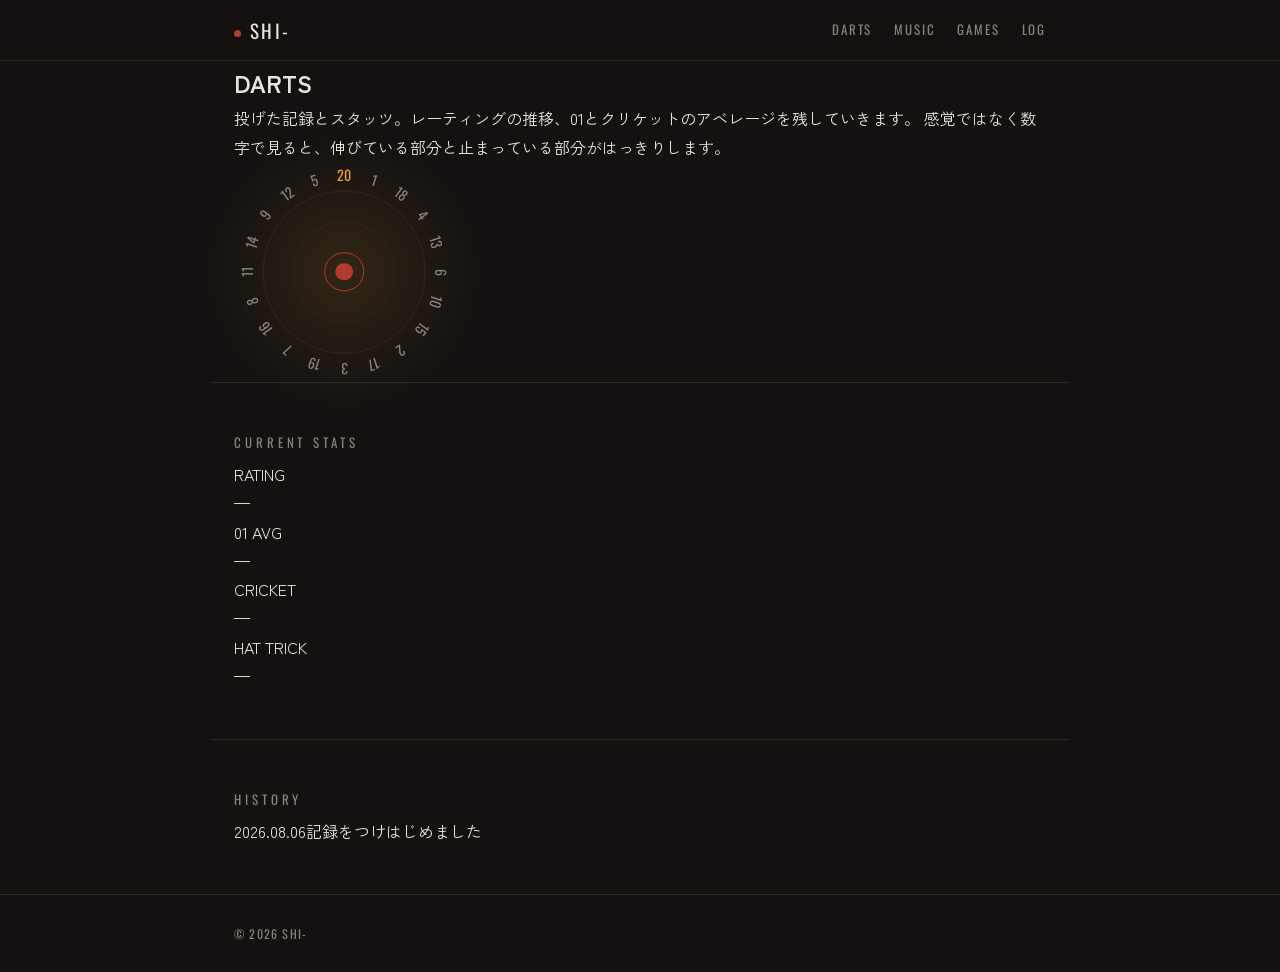
==== darts.html @ efaa984b "初回コミット" ====
<!DOCTYPE html>
<html lang="ja">
<head>
<meta charset="UTF-8">
<meta name="viewport" content="width=device-width, initial-scale=1.0">
<title>DARTS | しー</title>

<link rel="preconnect" href="https://fonts.googleapis.com">
<link rel="preconnect" href="https://fonts.gstatic.com" crossorigin>
<link href="https://fonts.googleapis.com/css2?family=Oswald:wght@400;500;600&family=Zen+Kaku+Gothic+New:wght@400;500;700&display=swap" rel="stylesheet">

<link rel="stylesheet" href="style.css">
</head>

<body>

<!-- ↓ここから下、index.html とほぼ同じコピーです。
     ページが増えるとこの重複が辛くなります。それがAstroを使う理由になります。 -->
<header class="header">
  <div class="wrap header__inner">
    <a href="index.html" class="logo">SHI-</a>
    <nav class="nav">
      <a href="darts.html" aria-current="page">DARTS</a>
      <a href="music.html">MUSIC</a>
      <a href="games.html">GAMES</a>
      <a href="log.html">LOG</a>
    </nav>
  </div>
</header>

<main>

  <!-- ページ見出し：左に文字、右にダーツボード -->
  <section class="wrap pagehead">

    <div class="pagehead__text">
      <h1>DARTS</h1>
      <p>
        投げた記録とスタッツ。レーティングの推移、01とクリケットのアベレージを残していきます。
        感覚ではなく数字で見ると、伸びている部分と止まっている部分がはっきりします。
      </p>
    </div>

    <div class="board" aria-hidden="true">
      <div class="board__ring board__ring--1"></div>
      <div class="board__ring board__ring--2"></div>
      <div class="board__ring board__ring--3"></div>
      <div class="board__bull"></div>
      <!-- 実際のダーツボードと同じ数字の並び順です -->
      <ul class="board__numbers">
        <li style="--i:0" data-target><span>20</span></li>
        <li style="--i:1"><span>1</span></li>
        <li style="--i:2"><span>18</span></li>
        <li style="--i:3"><span>4</span></li>
        <li style="--i:4"><span>13</span></li>
        <li style="--i:5"><span>6</span></li>
        <li style="--i:6"><span>10</span></li>
        <li style="--i:7"><span>15</span></li>
        <li style="--i:8"><span>2</span></li>
        <li style="--i:9"><span>17</span></li>
        <li style="--i:10"><span>3</span></li>
        <li style="--i:11"><span>19</span></li>
        <li style="--i:12"><span>7</span></li>
        <li style="--i:13"><span>16</span></li>
        <li style="--i:14"><span>8</span></li>
        <li style="--i:15"><span>11</span></li>
        <li style="--i:16"><span>14</span></li>
        <li style="--i:17"><span>9</span></li>
        <li style="--i:18"><span>12</span></li>
        <li style="--i:19"><span>5</span></li>
      </ul>
    </div>

  </section>

  <!-- スタッツ。数字は自分のものに書き換えてください -->
  <section class="wrap section">
    <p class="section__label">CURRENT STATS</p>
    <dl class="stats">
      <div class="stat">
        <dt>RATING</dt>
        <dd>—</dd>
      </div>
      <div class="stat">
        <dt>01 AVG</dt>
        <dd>—</dd>
      </div>
      <div class="stat">
        <dt>CRICKET</dt>
        <dd>—</dd>
      </div>
      <div class="stat">
        <dt>HAT TRICK</dt>
        <dd>—</dd>
      </div>
    </dl>
  </section>

  <!-- ここに今後グラフや対戦記録を足していきます -->
  <section class="wrap section">
    <p class="section__label">HISTORY</p>
    <ul class="updates">
      <li><time datetime="2026-08-06">2026.08.06</time><span>記録をつけはじめました</span></li>
    </ul>
  </section>

</main>

<footer class="footer">
  <div class="wrap">© 2026 SHI-</div>
</footer>

</body>
</html>
---- style.css ----
/* ============================================================
   しーの個人サイト / スタイルシート
   ============================================================ */

/* --- 1. デザイントークン ------------------------------------ */
:root {
  --ink:    #141110;  /* 背景。茶色寄りの黒＝バーの内装 */
  --panel:  #1C1817;  /* 少し浮かせたい面 */
  --line:   #2E2724;  /* 罫線 */
  --chalk:  #ECE4D8;  /* 文字色 */
  --muted:  #8C817A;  /* 補助テキスト */
  --amber:  #E9A13B;  /* アクセント＝電球の色 */
  --red:    #B23A2F;  /* ダーツボードの赤 */

  --font-display: 'Oswald', 'Arial Narrow', sans-serif;
  --font-jp: 'Zen Kaku Gothic New', 'Hiragino Sans', 'Yu Gothic', sans-serif;
  --max: 860px;
}

/* --- 2. 土台 ------------------------------------------------ */
* { margin: 0; padding: 0; box-sizing: border-box; }

body {
  background: var(--ink);
  color: var(--chalk);
  font-family: var(--font-jp);
  line-height: 1.8;
  -webkit-font-smoothing: antialiased;
}
a { color: inherit; text-decoration: none; }
ul, ol { list-style: none; }
img { display: block; max-width: 100%; }

.wrap { max-width: var(--max); margin-inline: auto; padding-inline: 24px; }

/* スクロールでアンカーに飛んだとき、ヘッダーに隠れないように */
section[id] { scroll-margin-top: 80px; }

/* --- 3. ヘッダー -------------------------------------------- */
.header {
  position: sticky; top: 0; z-index: 10;
  background: rgba(20,17,16,.85);
  backdrop-filter: blur(12px);
  border-bottom: 1px solid var(--line);
}
.header__inner {
  display: flex; align-items: center; justify-content: space-between;
  height: 60px; gap: 16px;
}
.logo { font-family: var(--font-display); font-size: 19px; letter-spacing: .12em; }
.logo::before {
  content: ""; display: inline-block;
  width: 7px; height: 7px; border-radius: 50%;
  background: var(--red); margin-right: 9px; vertical-align: 2px;
}
.nav { display: flex; gap: 22px; overflow-x: auto; }
.nav a {
  font-family: var(--font-display); font-size: 13px;
  letter-spacing: .14em; color: var(--muted);
  white-space: nowrap; transition: color .2s;
}
.nav a:hover, .nav a:focus-visible { color: var(--amber); }

/* --- 4. ヒーロー -------------------------------------------- */
.hero { text-align: center; padding-block: 56px 64px; }

.hero__visual {
  position: relative; display: grid; place-items: center;
  padding-top: 48px; margin-bottom: 28px;
}
/* 天井から降りる光。clip-pathで台形に切り抜いている */
.beam {
  position: absolute; top: 0; left: 50%; transform: translateX(-50%);
  width: 340px; height: 100%;
  background: linear-gradient(180deg, rgba(233,161,59,.20), rgba(233,161,59,0) 80%);
  clip-path: polygon(43% 0%, 57% 0%, 100% 100%, 0% 100%);
  pointer-events: none;
}
.avatar {
  position: relative;
  width: 156px; aspect-ratio: 1/1; border-radius: 50%;
  object-fit: cover; background: var(--panel);
  border: 1px solid var(--line);
  box-shadow: 0 20px 50px rgba(0,0,0,.6);
}

.hero h1 {
  font-size: clamp(30px, 6vw, 40px);
  font-weight: 700; letter-spacing: .04em; margin-bottom: 10px;
}
.hero .tagline { color: var(--amber); font-size: 15px; margin-bottom: 18px; }
.hero .affil {
  font-size: 13px; color: var(--muted);
  max-width: 30em; margin-inline: auto; margin-bottom: 24px;
}

/* SNSの行 */
.social { display: flex; flex-wrap: wrap; justify-content: center; gap: 10px; }
.social a {
  font-family: var(--font-display); font-size: 12px; letter-spacing: .1em;
  padding: 6px 14px; border: 1px solid var(--line); border-radius: 999px;
  color: var(--muted); transition: border-color .2s, color .2s;
}
.social a:hover, .social a:focus-visible { border-color: var(--amber); color: var(--amber); }

/* --- 5. セクション見出し ------------------------------------ */
.section { padding-block: 48px; border-top: 1px solid var(--line); }
.section__label {
  font-family: var(--font-display); font-size: 13px;
  letter-spacing: .3em; color: var(--muted); margin-bottom: 6px;
}
.section__note { font-size: 13px; color: var(--muted); margin-bottom: 26px; }

/* --- 6. STATUS（ダーツ盤＋数値） ---------------------------- */
.status {
  display: flex; align-items: center; gap: 40px;
}
.status__figures { flex: 1; }

.figures {
  display: grid;
  grid-template-columns: 1fr;          /* 狭いときは縦1列 */
  gap: 12px;
}
@media (min-width: 520px) {
  .figures { grid-template-columns: repeat(3, minmax(0, 1fr)); }  /* 入るなら3列 */
}
.figure {
  background: var(--panel); border: 1px solid var(--line);
  border-radius: 4px; padding: 16px 18px;
}
.figure dt {
  font-family: var(--font-display); font-size: 11px;
  letter-spacing: .2em; color: var(--muted); margin-bottom: 4px;
}
.figure dd {
  font-family: var(--font-display); font-size: 30px;
  line-height: 1.1; color: var(--amber);
}
.figure dd small { font-size: 13px; color: var(--muted); margin-left: 4px; }

.updated {
  font-family: var(--font-display); font-size: 11px;
  letter-spacing: .16em; color: var(--muted); margin-top: 14px;
}

/* ダーツボード */
.board { position: relative; width: 220px; aspect-ratio: 1/1; flex-shrink: 0; }
.board::before {
  content: ""; position: absolute; inset: -18%;
  background: radial-gradient(circle, rgba(233,161,59,.14), transparent 65%);
}
.board__ring {
  position: absolute; border-radius: 50%; border: 1px solid var(--line);
  top: 50%; left: 50%; transform: translate(-50%,-50%);
}
.board__ring--1 { width: 74%; height: 74%; }
.board__ring--2 { width: 46%; height: 46%; }
.board__ring--3 { width: 18%; height: 18%; border-color: var(--red); }
.board__bull {
  position: absolute; top: 50%; left: 50%; transform: translate(-50%,-50%);
  width: 8%; aspect-ratio: 1/1; border-radius: 50%; background: var(--red);
}
.board__numbers { position: absolute; inset: 0; animation: spin 160s linear infinite; }

/* ★仕組み★ liを18度ずつ回す（360÷20=18）。中のspanは上端中央にあるので円周上を動く */
.board__numbers li { position: absolute; inset: 0; transform: rotate(calc(var(--i) * 18deg)); }
.board__numbers span {
  position: absolute; top: 0; left: 50%; transform: translateX(-50%);
  font-family: var(--font-display); font-size: 14px; color: var(--muted);
}
.board__numbers li[data-target] span { color: var(--amber); }
@keyframes spin { to { transform: rotate(360deg); } }

/* --- 7. カウントダウンなどの小物 ---------------------------- */
.chips { display: grid; grid-template-columns: 1fr 1fr; gap: 12px; margin-top: 12px; }
.chip {
  background: var(--panel); border: 1px solid var(--line);
  border-radius: 4px; padding: 14px 18px;
  display: flex; align-items: baseline; justify-content: space-between; gap: 10px;
}
.chip span:first-child { font-size: 13px; color: var(--muted); }
.chip span:last-child {
  font-family: var(--font-display); font-size: 22px; color: var(--chalk);
}

/* --- 8. WORKS ----------------------------------------------- */
.works { display: grid; grid-template-columns: 1fr; gap: 16px; }
@media (min-width: 640px) { .works { grid-template-columns: 1fr 1fr; } }

.work {
  background: var(--panel); border: 1px solid var(--line);
  border-radius: 4px; overflow: hidden;
  transition: border-color .25s, transform .25s;
}
.work:hover, .work:focus-visible { border-color: var(--amber); transform: translateY(-3px); }
.work img { width: 100%; aspect-ratio: 16/9; object-fit: cover; background: #000; }
.work__body { padding: 16px 18px; }
.work__tag {
  font-family: var(--font-display); font-size: 11px;
  letter-spacing: .18em; color: var(--amber); margin-bottom: 4px;
}
.work h3 { font-size: 15px; font-weight: 700; margin-bottom: 6px; }
.work p { font-size: 13px; color: var(--muted); line-height: 1.7; }

/* --- 9. LOG ------------------------------------------------- */
.posts li {
  display: flex; gap: 18px; align-items: baseline;
  padding-block: 12px; border-bottom: 1px solid var(--line); font-size: 14px;
}
.posts time {
  font-family: var(--font-display); color: var(--muted);
  letter-spacing: .06em; flex-shrink: 0;
}
.posts .src {
  font-family: var(--font-display); font-size: 10px; letter-spacing: .14em;
  color: var(--amber); border: 1px solid var(--line);
  padding: 1px 7px; border-radius: 3px; flex-shrink: 0;
}

/* --- 10. LINKS（相互リンク） -------------------------------- */
.links { display: grid; grid-template-columns: 1fr; gap: 10px; }
@media (min-width: 640px) { .links { grid-template-columns: 1fr 1fr; } }

.link {
  display: flex; gap: 12px; align-items: center;
  background: var(--panel); border: 1px solid var(--line);
  border-radius: 4px; padding: 12px 14px;
  transition: border-color .2s;
}
.link:hover, .link:focus-visible { border-color: var(--amber); }
.link img { width: 34px; height: 34px; border-radius: 50%; flex-shrink: 0; background: var(--ink); }
.link b { font-size: 14px; font-weight: 500; display: block; }
.link small { font-size: 12px; color: var(--muted); }

.empty {
  border: 1px dashed var(--line); border-radius: 4px;
  padding: 26px; text-align: center; font-size: 13px; color: var(--muted);
}

/* --- 11. フッター ------------------------------------------- */
.footer {
  border-top: 1px solid var(--line); padding-block: 28px;
  font-family: var(--font-display); font-size: 12px;
  letter-spacing: .1em; color: var(--muted);
}

/* --- 12. スマホ対応 ----------------------------------------- */
@media (max-width: 720px) {
  .status { flex-direction: column-reverse; gap: 28px; }
  .board { width: 180px; }
  .chips { grid-template-columns: 1fr 1fr; }
  .avatar { width: 130px; }
  .beam { width: 260px; }
  .nav { gap: 16px; }
  .nav a { font-size: 11px; }
}

/* アニメーションが苦手な人の設定を尊重する */
@media (prefers-reduced-motion: reduce) {
  * { animation: none !important; transition: none !important; }
}
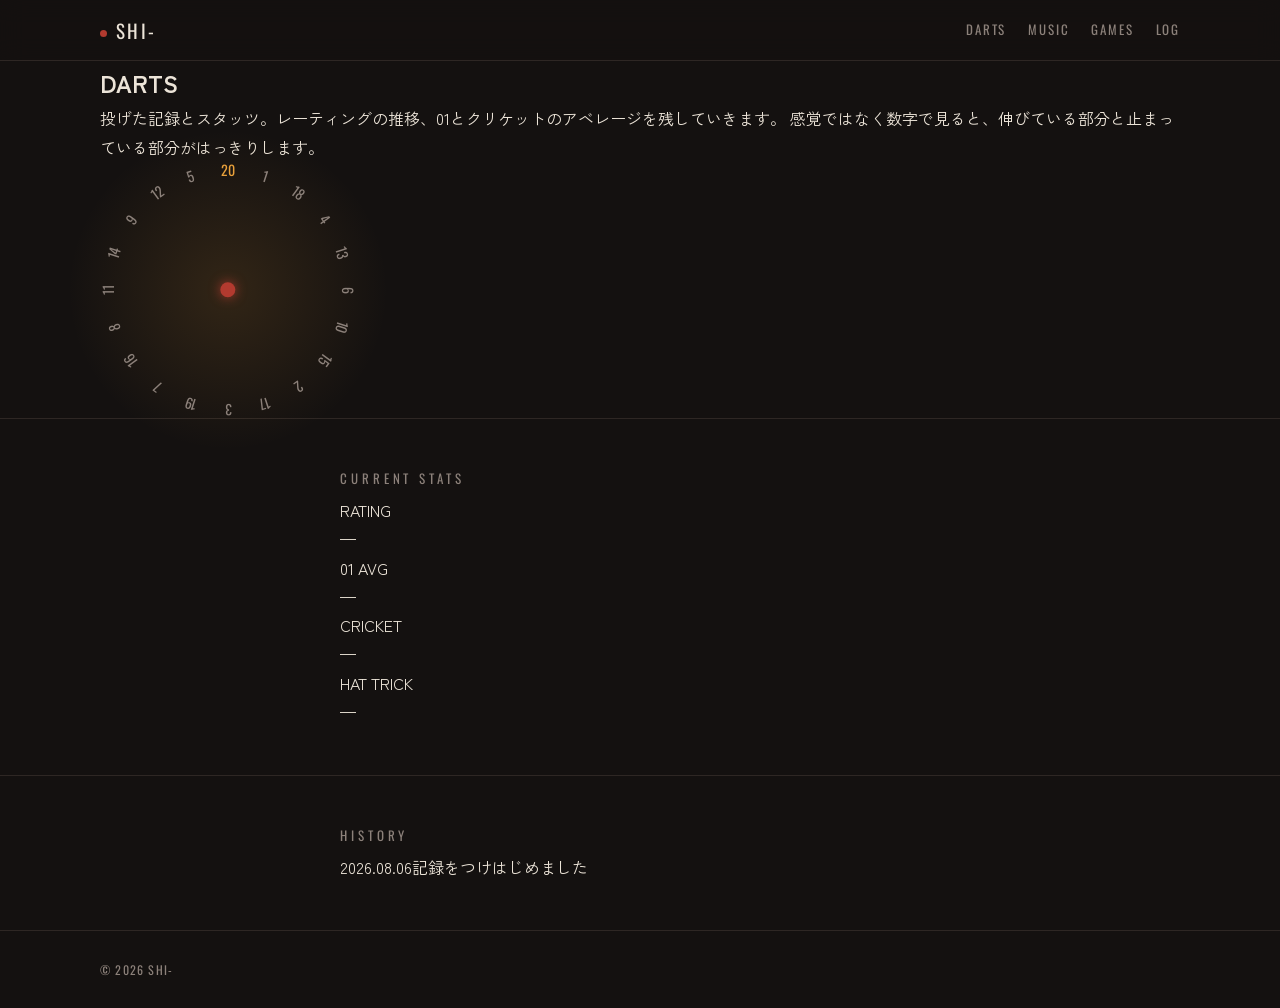
==== commit 4eb5c576: "アクセス解析を追加（GoatCounter） サイトの訪問者数を確認できるようにしました。 ページには何も表示されず、集計は GoatCounter の管理画面で確認します。  - analytics" ====
--- a/darts.html
+++ b/darts.html
@@ -110,5 +110,9 @@
   <div class="wrap">© 2026 SHI-</div>
 </footer>
 
+<!-- アクセス解析。ページには何も表示せず、訪問数だけを外部サービスに送ります。
+     設定のしかたは analytics.js の先頭のコメントに書いてあります。 -->
+<script src="analytics.js?v=1"></script>
+
 </body>
 </html>
--- a/style.css
+++ b/style.css
@@ -11,10 +11,12 @@
   --muted:  #8C817A;  /* 補助テキスト */
   --amber:  #E9A13B;  /* アクセント＝電球の色 */
   --red:    #B23A2F;  /* ダーツボードの赤 */
+  --green:  #5FA86B;  /* ダーツボードの緑 */
 
   --font-display: 'Oswald', 'Arial Narrow', sans-serif;
   --font-jp: 'Zen Kaku Gothic New', 'Hiragino Sans', 'Yu Gothic', sans-serif;
-  --max: 860px;
+  --max: 1080px;      /* 見出しの柱＋中身、全体の幅の上限 */
+  --measure: 780px;   /* 読み物の幅の上限。ここを揃えると右端が一直線に並ぶ */
 }
 
 /* --- 2. 土台 ------------------------------------------------ */
@@ -31,7 +33,12 @@
 ul, ol { list-style: none; }
 img { display: block; max-width: 100%; }
 
-.wrap { max-width: var(--max); margin-inline: auto; padding-inline: 24px; }
+/* ★中身は中央寄せ、箱そのものは画面いっぱい★
+   max-width で箱を縮めると、.section の区切り線まで一緒に縮んで
+   「真ん中の細い柱」に見えてしまう。
+   そこで箱は全幅のまま、左右の padding を伸ばして中身を中央に寄せる。
+   max() は「大きいほうを採用」。画面が狭いときは 24px が勝つ。 */
+.wrap { padding-inline: max(24px, calc((100% - var(--max)) / 2)); }
 
 /* スクロールでアンカーに飛んだとき、ヘッダーに隠れないように */
 section[id] { scroll-margin-top: 80px; }
@@ -47,7 +54,16 @@
   display: flex; align-items: center; justify-content: space-between;
   height: 60px; gap: 16px;
 }
-.logo { font-family: var(--font-display); font-size: 19px; letter-spacing: .12em; }
+.logo {
+  font-family: var(--font-display); font-size: 19px; letter-spacing: .12em;
+  /* ★サイト名を折り返させない★
+     flexの中身は既定で縮みます。ロゴは「赤い点＋文字」でできていて、
+     その境目で改行できてしまうため、狭い画面だと点だけ1行目に残って
+     文字が2行目に落ち、ヘッダーの高さ(60px)からはみ出していました。
+     縮まない・折り返さない、の2重で止めます。 */
+  flex-shrink: 0;
+  white-space: nowrap;
+}
 .logo::before {
   content: ""; display: inline-block;
   width: 7px; height: 7px; border-radius: 50%;
@@ -111,11 +127,195 @@
 }
 .section__note { font-size: 13px; color: var(--muted); margin-bottom: 26px; }
 
+/* セクションの中の小見出し */
+.section__sub {
+  font-family: var(--font-display); font-size: 11px;
+  letter-spacing: .2em; color: var(--muted);
+  margin-top: 30px; margin-bottom: 12px;
+}
+
+/* ★書き換え待ちの目印★
+   文章を入れたら <span class="ph"> ごと消してください */
+.ph { color: var(--amber); border-bottom: 1px dashed rgba(233,161,59,.5); }
+
+/* --- 5b. ABOUT ---------------------------------------------- */
+.about__lead { font-size: 14px; line-height: 2; max-width: var(--measure); margin-bottom: 26px; }
+
+/* 「項目名 → 値」の表。dt と dd を1行に並べ、行ごとに罫線を引く */
+/* 幅が広がっても、読み物は伸ばしすぎない。
+   ★em ではなく px で揃えるのが大事★
+   em は要素ごとの文字サイズ基準なので、同じ 46em でも
+   14px の段落と 13px の表で右端がズレて、ガタついて見えます。 */
+.profile { font-size: 13px; border-top: 1px solid var(--line); max-width: var(--measure); }
+.profile > div {
+  display: flex; gap: 18px; align-items: baseline;
+  padding-block: 11px; border-bottom: 1px solid var(--line);
+}
+.profile dt {
+  font-family: var(--font-display); font-size: 10px; letter-spacing: .18em;
+  color: var(--muted); width: 6.4em; flex-shrink: 0;
+}
+.profile dd { flex: 1; }
+
+/* 使っている道具のカード。作りは WORKS のカードと同じ */
+.gear { display: grid; grid-template-columns: 1fr; gap: 12px; max-width: 880px; }
+@media (min-width: 640px) { .gear { grid-template-columns: 1fr 1fr; } }
+.gear__item {
+  background: var(--panel); border: 1px solid var(--line);
+  border-radius: 4px; padding: 16px 18px;
+  transition: border-color .25s;
+}
+.gear__item:hover { border-color: var(--amber); }
+.gear__tag {
+  font-family: var(--font-display); font-size: 10px;
+  letter-spacing: .18em; color: var(--amber); margin-bottom: 8px;
+}
+.gear__item h3 { font-size: 14px; font-weight: 700; line-height: 1.6; }
+.gear__item h3 + h3 { margin-top: 6px; }
+.gear__item p  { font-size: 12px; color: var(--muted); line-height: 1.7; }
+
+/* 道具の写真。
+   何も指定しないとカード幅いっぱい（400px超）に伸びてしまうので上限をかける。
+   ★正方形に揃えないのがポイント★
+   スティックの写真のように極端に横長のものを正方形に押し込むと、
+   白い枠の中に細い線が1本浮くだけになります。
+   高さと幅の「上限」だけ決めて、比率は写真ごとに任せます。
+   ・inline-block …… 基本設定の display:block を打ち消して横に並べる
+   ・明るい背景 …… 白抜きの商品写真が枠から浮かないように */
+.gear__item img {
+  display: inline-block; vertical-align: top;
+  width: auto; height: auto;
+  max-height: 96px; max-width: 100%;
+  background: var(--chalk);
+  border: 1px solid var(--line); border-radius: 4px;
+  padding: 5px;
+  margin-top: 12px; margin-right: 8px;
+}
+
+/* --- 5c. スクロールに入ったら浮かび上がる -------------------
+   ★ .js が付いているときだけ隠す★
+   この印は index.html の <head> のインラインscriptが付けています。
+   JSが動かない環境では隠さない＝中身が消えない、という保険です。 */
+.js .reveal {
+  opacity: 0; transform: translateY(18px);
+  transition: opacity .7s ease, transform .7s ease;
+}
+.js .reveal.is-in { opacity: 1; transform: none; }
+
 /* --- 6. STATUS（ダーツ盤＋数値） ---------------------------- */
 .status {
   display: flex; align-items: center; gap: 40px;
 }
 .status__figures { flex: 1; }
+
+/* ダーツ盤と、その下のラウンド記録をまとめる列。
+   アワードの色はここに流し込む。盤の閃光と文字の両方が同じ色を使うため */
+.status__board {
+  --award-color: var(--amber);
+  --award-glow:  var(--amber);
+  flex-shrink: 0; display: grid; gap: 14px; justify-items: center;
+}
+
+/* アワードが出た瞬間、盤全体がその色に光る */
+.board__flash {
+  position: absolute; inset: -22%; border-radius: 50%;
+  background: radial-gradient(circle, var(--award-color) 0%, transparent 62%);
+  opacity: 0; pointer-events: none;
+}
+.board__flash.is-on { animation: board-flash .9s ease-out forwards; }
+
+@keyframes board-flash {
+  0%   { opacity: 0;   transform: scale(.72); }
+  20%  { opacity: .42; transform: scale(1); }
+  100% { opacity: 0;   transform: scale(1.2); }
+}
+
+/* --- 6b. 1ラウンド（3投）の記録とアワード -------------------- */
+.round { display: grid; gap: 8px; justify-items: center; }
+
+/* ★普段は沈んでいて、投げた瞬間に立ち上がる★
+   何も投げていないときは細い線が3本あるだけ。
+   1投目で is-live が付いて全体が浮かび上がる。
+   マウスを盤に乗せたときも（＝狙う姿勢に入ったときも）浮かび上がる。 */
+.round {
+  display: grid; gap: 11px; justify-items: center;
+  opacity: .3;
+  transition: opacity .5s ease;
+}
+.round.is-live,
+.status__board:hover .round { opacity: 1; }
+
+/* 3投ぶんの枠。箱では囲まず、線1本だけ引く */
+.round__darts { display: flex; gap: 15px; }
+.round__dart {
+  display: grid; place-items: center;
+  position: relative;
+  min-width: 54px; height: 22px;
+  font-family: var(--font-display); font-size: 12px; letter-spacing: .12em;
+  color: var(--chalk);          /* シングルとミスは白 */
+  transition: color .3s ease;
+}
+/* 盤の上に出る数字と同じ基準で、トリプル・ダブル・ブルだけアンバー */
+.round__dart.is-hi { color: var(--amber); }
+/* 下線は疑似要素にする。実体が無いので、伸びる動きを付けられる */
+.round__dart::after {
+  content: ""; position: absolute; left: 0; right: 0; bottom: 0;
+  height: 1px; background: var(--line);
+  transition: background-color .35s ease;
+}
+.round__dart.is-filled::after {
+  background: rgba(233,161,59,.65);
+  animation: dart-line .45s cubic-bezier(.2,.9,.25,1);   /* 中央から左右に伸びる */
+}
+@keyframes dart-line { from { transform: scaleX(0); } to { transform: scaleX(1); } }
+
+/* 合計点。ラベルは置かない。盤の下の数字が何かは説明しなくても伝わる */
+.round__sum {
+  min-height: 1em;
+  font-family: var(--font-display); font-size: 24px; line-height: 1;
+  letter-spacing: .22em; text-indent: .22em;   /* 字間ぶん右にずれるので中央を補正 */
+  color: var(--muted);
+  transition: color .4s ease, text-shadow .4s ease;
+}
+/* 3投そろったら、合計点だけが白く灯る */
+.round.is-complete .round__sum {
+  color: var(--chalk);
+  text-shadow: 0 0 26px rgba(236,228,216,.3);
+}
+
+/* ★アワード★
+   色は script.js が --award-color / --award-glow に流し込みます。
+   出ていないときも高さを確保して、行がガタつかないようにする */
+.round__award {
+  min-height: 2.6em; text-align: center;
+  opacity: 0;
+}
+.round__award.is-on { animation: award-pop .9s cubic-bezier(.16,1,.3,1) forwards; }
+.round__award b {
+  font-family: var(--font-display); font-size: 16px; letter-spacing: .18em;
+  color: var(--award-color);
+  text-shadow: 0 0 26px var(--award-glow), 0 0 9px var(--award-glow), 0 1px 2px rgba(0,0,0,.9);
+}
+/* 決まったあと、2回だけ息をするように光る */
+.round__award.is-on b { animation: award-glow 1.3s ease-in-out .5s 2; }
+
+/* 遠くから大きく飛び込み、一度だけ跳ねて決まる。
+   ★ letter-spacing は動かさない★
+   transform や filter と違って letter-spacing は実際に文字列の幅を変えるので、
+   THREE IN THE BLACK のような長い名前だと枠を押し広げてページ全体が揺れます。
+   ここで使ってよいのは「レイアウトに影響しないもの」だけ。 */
+@keyframes award-pop {
+  0%   { opacity: 0; transform: scale(1.65) translateY(4px); filter: blur(10px); }
+  34%  { opacity: 1; transform: scale(.94)  translateY(0);   filter: blur(0); }
+  52%  {             transform: scale(1.07) translateY(0); }
+  70%  {             transform: scale(.985) translateY(0); }
+  100% { opacity: 1; transform: scale(1)    translateY(0);   filter: blur(0); }
+}
+
+@keyframes award-glow {
+  0%, 100% { text-shadow: 0 0 26px var(--award-glow), 0 0 9px  var(--award-glow), 0 1px 2px rgba(0,0,0,.9); }
+  50%      { text-shadow: 0 0 48px var(--award-glow), 0 0 18px var(--award-glow), 0 1px 2px rgba(0,0,0,.9); }
+}
 
 .figures {
   display: grid;
@@ -144,36 +344,153 @@
   letter-spacing: .16em; color: var(--muted); margin-top: 14px;
 }
 
-/* ダーツボード */
-.board { position: relative; width: 220px; aspect-ratio: 1/1; flex-shrink: 0; }
+/* ダーツボード
+   中身はすべて % で組んであるので、.board の width を変えれば全体が拡大縮小します */
+.board {
+  --size: 220px;              /* 盤の大きさはここ1箇所で決める */
+  position: relative; width: var(--size); height: var(--size);
+  flex-shrink: 0; cursor: crosshair;
+
+  /* ★連打したときに数字が選択されて青くならないように★
+     速くクリックするとブラウザはダブルクリック＝文字の選択と解釈します。
+     盤は「投げる場所」であって読む文字ではないので、選択を切ります。 */
+  -webkit-user-select: none;
+          user-select: none;
+  /* スマホでタップしたときに出る灰色の矩形も消す */
+  -webkit-tap-highlight-color: transparent;
+}
 .board::before {
   content: ""; position: absolute; inset: -18%;
   background: radial-gradient(circle, rgba(233,161,59,.14), transparent 65%);
 }
-.board__ring {
-  position: absolute; border-radius: 50%; border: 1px solid var(--line);
-  top: 50%; left: 50%; transform: translate(-50%,-50%);
-}
-.board__ring--1 { width: 74%; height: 74%; }
-.board__ring--2 { width: 46%; height: 46%; }
-.board__ring--3 { width: 18%; height: 18%; border-color: var(--red); }
+
+/* 回る部分をまとめる箱。面も帯も数字も、これ1つで一緒に回る＝見た目と当たり判定がズレない */
+.board__spin { position: absolute; inset: 0; animation: spin 160s linear infinite; }
+/* マウスを乗せたら止まる＝狙いやすくする */
+.board:hover .board__spin { animation-play-state: paused; }
+
+/* 得点が入る円。数字はこの外側に並ぶので、盤の84%にしている。
+   ここの % を変えても、JSはこの円の実サイズを測る作りなので直さなくてOK */
+.board__play {
+  position: absolute; top: 50%; left: 50%; transform: translate(-50%,-50%);
+  width: 84%; height: 84%; border-radius: 50%;
+}
+
+/* ★20分割の面★
+   conic-gradient は「角度で色を塗る」グラデーション。
+   from -9deg にすると、最初の1枚（＝20）がちょうど真上に来る。
+   背景を2枚重ねている：上が18度ごとのワイヤー（細い区切り線）、
+   下がくさびの明暗。どちらもごく薄く、線で見せるのが狙い */
+.board__face {
+  position: absolute; inset: 0; border-radius: 50%;
+  background:
+    repeating-conic-gradient(from -9deg,
+      rgba(236,228,216,.16) 0deg .6deg, transparent .6deg 18deg),
+    repeating-conic-gradient(from -9deg,
+      rgba(236,228,216,.022) 0deg 18deg, transparent 18deg 36deg),
+    /* ★一番下は不透明にする★
+       ここを透かすと、board::before のアンバーの光が盤全体に透けて濁る */
+    radial-gradient(circle at 50% 36%, #191514, #100D0C 80%);
+  border: 1px solid var(--line);
+}
+
+/* ダブル／トリプルの帯。
+   普段はうっすら、カーソルを乗せた（＝狙っている）ときだけはっきりする */
+.board__band {
+  position: absolute; top: 50%; left: 50%; transform: translate(-50%,-50%);
+  border-radius: 50%;
+  opacity: .38; transition: opacity .4s ease;
+}
+.board:hover .board__band { opacity: 1; }
+
+/* ★mask で真ん中をくり抜いてリングにする★
+   mask は「不透明なところだけ表示、透明なところは消す」型抜き。
+   closest-side を使うと、この要素の半径が100%基準になる。
+   → 86%までは消す ＝ 86%〜100% のドーナツだけが残る */
+.board__band--triple {
+  width: 64%; height: 64%;
+  background: repeating-conic-gradient(from -9deg,
+    rgba(233,161,59,.40) 0deg 18deg, rgba(233,161,59,.09) 18deg 36deg);
+  -webkit-mask-image: radial-gradient(closest-side, transparent 86%, #000 86%);
+          mask-image: radial-gradient(closest-side, transparent 86%, #000 86%);
+}
+.board__band--double {
+  width: 100%; height: 100%;
+  background: repeating-conic-gradient(from -9deg,
+    rgba(178,58,47,.55) 0deg 18deg, rgba(178,58,47,.13) 18deg 36deg);
+  -webkit-mask-image: radial-gradient(closest-side, transparent 91%, #000 91%);
+          mask-image: radial-gradient(closest-side, transparent 91%, #000 91%);
+}
+
+/* ★保険★
+   万一 mask に対応していないブラウザだと、くり抜きが効かず
+   「ただの赤い円」が盤全体を覆って表示が潰れる。
+   @supports は「この書き方に対応していたら／いなかったら」を判定する仕組み。
+   対応していないときだけ帯を消して、線画の盤として成立させる。
+   （当たり判定はJS側なので、見た目が減っても得点は正しく出ます） */
+@supports not ((-webkit-mask-image: radial-gradient(#000, #000))
+            or (mask-image: radial-gradient(#000, #000))) {
+  .board__band { display: none; }
+}
+
+/* ブル。外側は輪郭だけ（25点）、内側は赤い点（50点） */
+.board__bull-out {
+  position: absolute; top: 50%; left: 50%; transform: translate(-50%,-50%);
+  width: 13%; height: 13%; border-radius: 50%;
+  border: 1px solid rgba(236,228,216,.22);
+}
 .board__bull {
   position: absolute; top: 50%; left: 50%; transform: translate(-50%,-50%);
-  width: 8%; aspect-ratio: 1/1; border-radius: 50%; background: var(--red);
-}
-.board__numbers { position: absolute; inset: 0; animation: spin 160s linear infinite; }
+  width: 6%; height: 6%; border-radius: 50%; background: var(--red);
+  box-shadow: 0 0 12px rgba(178,58,47,.9);
+}
 
 /* ★仕組み★ liを18度ずつ回す（360÷20=18）。中のspanは上端中央にあるので円周上を動く */
+.board__numbers { position: absolute; inset: 0; }
 .board__numbers li { position: absolute; inset: 0; transform: rotate(calc(var(--i) * 18deg)); }
 .board__numbers span {
   position: absolute; top: 0; left: 50%; transform: translateX(-50%);
-  font-family: var(--font-display); font-size: 14px; color: var(--muted);
+  font-family: var(--font-display); font-size: 14px; line-height: 1.2; color: var(--muted);
 }
 .board__numbers li[data-target] span { color: var(--amber); }
 @keyframes spin { to { transform: rotate(360deg); } }
 
+/* クリックしたときに一瞬出る得点 */
+.board__score {
+  position: absolute; inset: 0;
+  display: grid; place-items: center;
+  font-family: var(--font-display); font-size: 24px; letter-spacing: .14em;
+  color: var(--chalk);        /* シングルとミスは白 */
+  text-shadow: 0 0 18px var(--ink), 0 0 8px var(--ink), 0 0 3px var(--ink);
+  pointer-events: none;      /* ★これが無いと文字がクリックを吸ってしまう */
+  opacity: 0;
+}
+/* ★トリプル・ダブル・ブルだけアンバー★
+   付け外しは script.js の isPremium() が判断しています。
+   光も色に合わせると、白と黄色の差がはっきり出ます。 */
+.board__score.is-hi {
+  color: var(--amber);
+  text-shadow: 0 0 20px var(--ink), 0 0 8px var(--ink),
+               0 0 26px rgba(233,161,59,.45);
+}
+
+/* 中央に出したまま留めず、上へ抜けながら消える。
+   ★等速直線運動★ タイミング関数を linear にして、
+   移動量もキーフレームの割合どおり（10%の時点で全体の10%＝6px）にしてある。
+   これで加速も減速もせず、一定の速さで上がっていく。 */
+.board__score.is-on { animation: score-float 1.1s linear forwards; }
+
+@keyframes score-float {
+  0%   { opacity: 0; transform: translateY(0); }
+  10%  { opacity: 1; transform: translateY(-6px); }    /* ここまでで一気に出す */
+  100% { opacity: 0; transform: translateY(-60px); }   /* あとは同じ速さで上へ */
+}
+
 /* --- 7. カウントダウンなどの小物 ---------------------------- */
-.chips { display: grid; grid-template-columns: 1fr 1fr; gap: 12px; margin-top: 12px; }
+.chips {
+  display: grid; grid-template-columns: 1fr 1fr; gap: 12px;
+  margin-top: 12px; max-width: var(--measure);
+}
 .chip {
   background: var(--panel); border: 1px solid var(--line);
   border-radius: 4px; padding: 14px 18px;
@@ -187,6 +504,10 @@
 /* --- 8. WORKS ----------------------------------------------- */
 .works { display: grid; grid-template-columns: 1fr; gap: 16px; }
 @media (min-width: 640px) { .works { grid-template-columns: 1fr 1fr; } }
+
+/* カードが1枚だけのときは、横幅いっぱいに伸びて間延びしないように抑える。
+   :only-child は「兄弟がいない要素」を指すセレクタ */
+.work:only-child { max-width: 420px; }
 
 .work {
   background: var(--panel); border: 1px solid var(--line);
@@ -203,11 +524,33 @@
 .work h3 { font-size: 15px; font-weight: 700; margin-bottom: 6px; }
 .work p { font-size: 13px; color: var(--muted); line-height: 1.7; }
 
-/* --- 9. LOG ------------------------------------------------- */
+/* --- 9. LOG（タイムライン） ---------------------------------- */
+/* ★仕組み★ ul に縦線を1本引き、各 li の左に点を打つ。
+   点は li::before なので、項目が増えれば自動で増える */
+.posts { position: relative; padding-left: 24px; max-width: var(--measure); }
+.posts::before {
+  content: ""; position: absolute; left: 5px; top: 16px; bottom: 16px;
+  width: 1px; background: var(--line);
+}
 .posts li {
-  display: flex; gap: 18px; align-items: baseline;
-  padding-block: 12px; border-bottom: 1px solid var(--line); font-size: 14px;
-}
+  position: relative;
+  display: flex; gap: 14px; align-items: baseline; flex-wrap: wrap;
+  padding-block: 12px; font-size: 14px;
+}
+.posts li + li { border-top: 1px solid var(--line); }
+
+/* 縦線の上に乗る点。合計11px（9+境界線1px×2）なので中心が縦線と揃う */
+.posts li::before {
+  content: ""; position: absolute; left: -24px; top: 19px;
+  width: 9px; height: 9px; border-radius: 50%;
+  background: var(--ink); border: 1px solid var(--muted);
+}
+/* 一番新しい記録だけ光らせる */
+.posts li:first-child::before {
+  background: var(--amber); border-color: var(--amber);
+  box-shadow: 0 0 10px rgba(233,161,59,.55);
+}
+
 .posts time {
   font-family: var(--font-display); color: var(--muted);
   letter-spacing: .06em; flex-shrink: 0;
@@ -217,6 +560,13 @@
   color: var(--amber); border: 1px solid var(--line);
   padding: 1px 7px; border-radius: 3px; flex-shrink: 0;
 }
+.posts .post__text { flex: 1 1 12em; }
+
+/* 種類ごとに色を変える。.posts .src より後ろに書くこと（後勝ちなので）。
+   posts.json の src が "DARTS" なら .src--darts が付きます */
+.posts .src--darts { color: var(--green);  border-color: rgba(95,168,107,.45); }
+.posts .src--music { color: #D9614F;       border-color: rgba(217,97,79,.40); }
+.posts .src--code  { color: var(--chalk);  border-color: rgba(236,228,216,.28); }
 
 /* --- 10. LINKS（相互リンク） -------------------------------- */
 .links { display: grid; grid-template-columns: 1fr; gap: 10px; }
@@ -244,19 +594,74 @@
   font-family: var(--font-display); font-size: 12px;
   letter-spacing: .1em; color: var(--muted);
 }
+.footer__inner {
+  display: flex; flex-wrap: wrap; gap: 10px; justify-content: space-between;
+}
 
 /* --- 12. スマホ対応 ----------------------------------------- */
 @media (max-width: 720px) {
   .status { flex-direction: column-reverse; gap: 28px; }
-  .board { width: 180px; }
+  .board { --size: 180px; }
+  .board__score { font-size: 24px; }
   .chips { grid-template-columns: 1fr 1fr; }
   .avatar { width: 130px; }
   .beam { width: 260px; }
-  .nav { gap: 16px; }
+  /* 項目が5つになったので、狭い画面では少し詰める */
+  .nav { gap: 13px; }
   .nav a { font-size: 11px; }
+  .profile dt { width: 5.4em; }
+}
+
+/* --- 12-. 特に狭い画面（iPhone SE / 多くのAndroid） ----------
+   ロゴを縮めない代わりに、余白と文字を詰めて横幅を稼ぐ。 */
+@media (max-width: 400px) {
+  .wrap { padding-inline: 16px; }   /* 端の余白を24→16pxに */
+  .logo { font-size: 17px; }
+  .logo::before { margin-right: 7px; }
+  .nav { gap: 11px; }
+  .nav a { font-size: 10px; letter-spacing: .08em; }
+}
+
+/* --- 12a. 広い画面：見出しを左の柱に立てる ------------------
+   狭い画面では今までどおり縦に積む。広くなったら2本の柱にする。
+   左＝セクション名と説明、右＝中身。
+   これで左右に柱が立つので、中身が全部左端に寄って見えなくなる。 */
+@media (min-width: 960px) {
+  .section {
+    display: grid;
+    grid-template-columns: 180px minmax(0, 1fr);
+    column-gap: 60px;
+    align-items: start;
+  }
+  .section__head { grid-column: 1; }
+  .section__head .section__note { margin-bottom: 0; }
+
+  /* 見出し以外は、すべて右の列へ */
+  .section > :not(.section__head) { grid-column: 2; }
+
+  /* ダーツ盤で左右が埋まっているセクションは段組みしない */
+  .section--wide { display: block; }
+}
+
+/* --- 12b. 広い画面：部品の大きさ -----------------------------
+   幅だけ広げると、同じ大きさの部品が散らばってスカスカに見える。
+   面積が増えたぶん、主役の部品も一緒に大きくして密度を保つ。 */
+@media (min-width: 1000px) {
+  .status { gap: 56px; }
+  .board { --size: 256px; }
+  .figure { padding: 18px 20px; }
+  .figure dd { font-size: 36px; }
+  .avatar { width: 176px; }
+  .beam { width: 380px; }
+  .hero { padding-block: 64px 72px; }
 }
 
 /* アニメーションが苦手な人の設定を尊重する */
 @media (prefers-reduced-motion: reduce) {
   * { animation: none !important; transition: none !important; }
-}
+
+  /* ★重要★ 得点とアワードは「不透明度0 ＋ アニメで見せる」作りなので、
+     アニメを止めるだけだと永久に見えないままになる。静止した状態で出す。 */
+  .board__score.is-on,
+  .round__award.is-on { opacity: 1; }
+}
